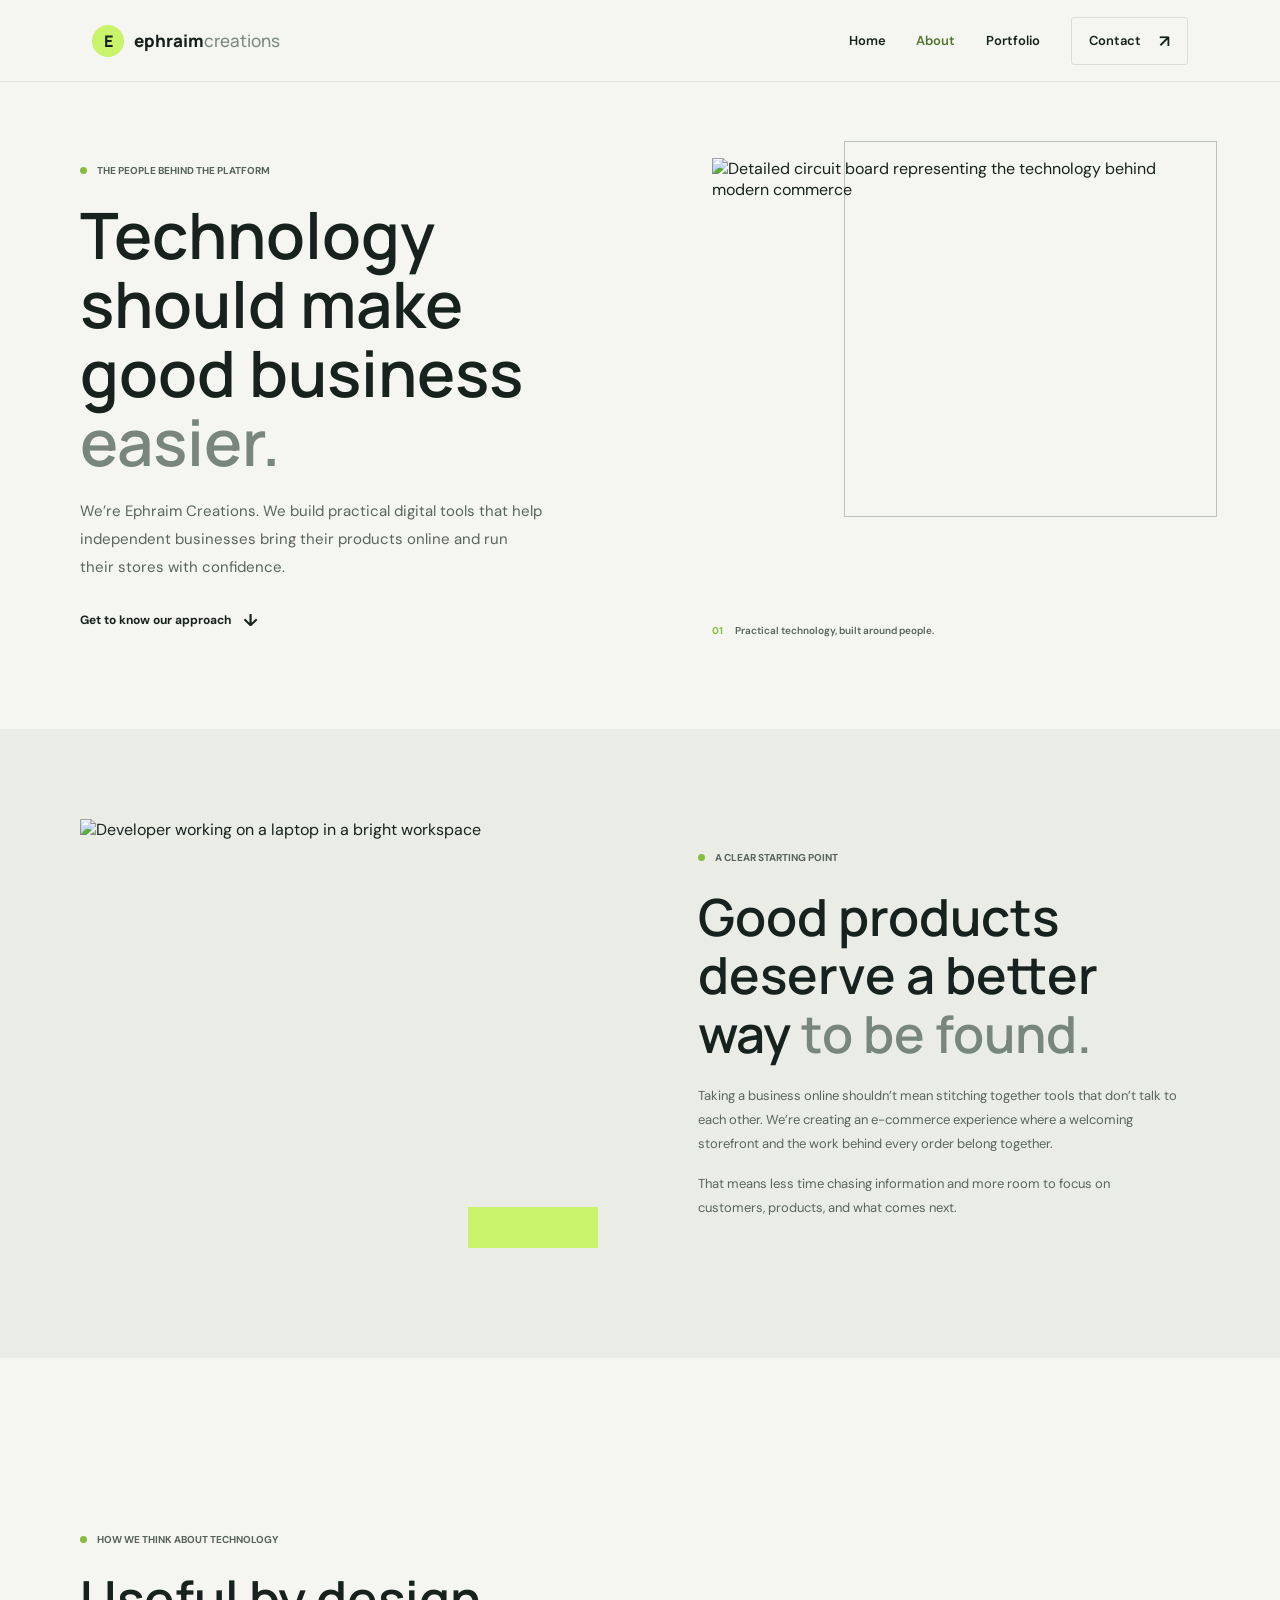
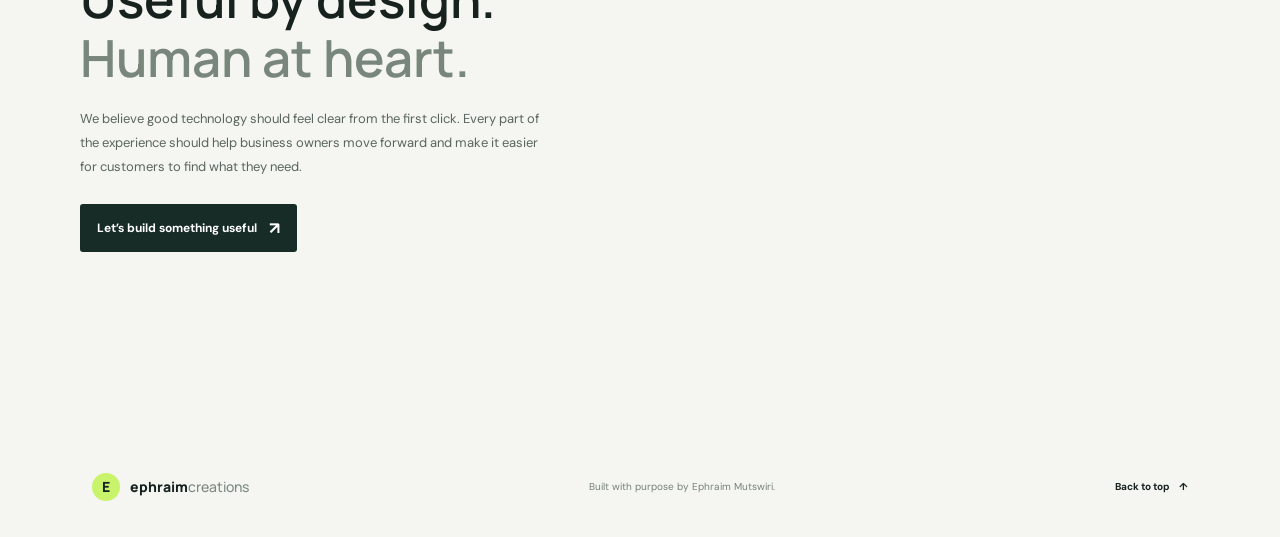
==== about/index.html @ 16716120 "rewrite repo" ====
<!DOCTYPE html>
<html lang="en">
<head>
    <meta charset="UTF-8">
    <meta name="viewport" content="width=device-width, initial-scale=1.0">
    <meta name="theme-color" content="#f5f6f1">
    <meta name="description" content="Ephraim Creations builds practical e-commerce experiences for businesses ready to sell online.">
    <title>About | Ephraim Creations</title>
    <link rel="preconnect" href="https://fonts.googleapis.com">
    <link rel="preconnect" href="https://fonts.gstatic.com" crossorigin>
    <link href="https://fonts.googleapis.com/css2?family=DM+Sans:wght@400;500;600;700&family=Manrope:wght@400;500;600;700;800&display=swap" rel="stylesheet">
    <link rel="stylesheet" href="../css/styles.css">
    <link rel="stylesheet" href="../css/about.css">

</head>
<body>
    <header class="site-header" id="page-top">
        <a class="wordmark" href="/" aria-label="Ephraim Creations home">
            <span class="wordmark-mark" aria-hidden="true">E</span>
            <span>ephraim<span class="wordmark-light">creations</span></span>
        </a>
        <button class="menu-toggle" type="button" aria-expanded="false" aria-controls="site-nav" aria-label="Open navigation">
            <span></span>
            <span></span>
        </button>
        <nav class="site-nav" id="site-nav" aria-label="Main navigation">
            <a href="/">Home</a>
            <a href="/about/" aria-current="page">About</a>
            <a href="/portfolio/">Portfolio</a>
            <a class="nav-contact" href="/contact/">Contact <span aria-hidden="true">↗</span></a>
        </nav>
    </header>

    <main class="about-page" id="home">
        <section class="about-hero" id="about" aria-labelledby="about-title">
            <div class="about-hero-copy">
                <p class="about-kicker"><span></span>The people behind the platform </p>  
                <h1 id="about-title">Technology should make good business <em>easier.</em></h1>
                <p class="about-lead">We’re Ephraim Creations. We build practical digital tools that help independent businesses bring their products online and run their stores with confidence.</p>
                <a class="about-text-link" href="#what-i-build">Get to know our approach <span aria-hidden="true">↓</span></a>
            </div>
            <figure class="about-hero-image">
                <img src="https://images.unsplash.com/photo-1518770660439-4636190af475?auto=format&fit=crop&w=1200&q=85" alt="Detailed circuit board representing the technology behind modern commerce" fetchpriority="high">
                <figcaption><span>01</span> Practical technology, built around people.</figcaption>
            </figure>
        </section>

        <section class="about-story" aria-labelledby="story-title">
            <div class="about-story-image">
                <img src="https://images.unsplash.com/photo-1498050108023-c5249f4df085?auto=format&fit=crop&w=1200&q=85" alt="Developer working on a laptop in a bright workspace" loading="lazy">
                <span class="about-image-note">Built with purpose</span>
            </div>
            <div class="about-story-copy">
                <p class="about-kicker"><span></span> A clear starting point</p>
                <h2 id="story-title">Good products deserve a better way <em>to be found.</em></h2>
                <p>Taking a business online shouldn’t mean stitching together tools that don’t talk to each other. We’re creating an e-commerce experience where a welcoming storefront and the work behind every order belong together.</p>
                <p>That means less time chasing information and more room to focus on customers, products, and what comes next.</p>
            </div>
        </section>

        <section class="about-approach" id="what-i-build" aria-labelledby="approach-title">
            <div class="about-approach-copy">
                <p class="about-kicker"><span></span> How we think about technology</p>
                <h2 id="approach-title">Useful by design.<br><em>Human at heart.</em></h2>
                <p>We believe good technology should feel clear from the first click. Every part of the experience should help business owners move forward and make it easier for customers to find what they need.</p>
                <a class="about-button" href="https://ephraimcreations.com" target="_blank" rel="noreferrer">Let’s build something useful <span aria-hidden="true">↗</span></a>
            </div>
            <figure class="about-approach-image">
                <img src="https://images.unsplash.com/photo-1521737711867-e3b97375f902?auto=format&fit=crop&w=1200&q=85" alt="A small team collaborating around a laptop" loading="lazy">
                <figcaption>Better tools create more room to grow.</figcaption>
            </figure>
        </section>
    </main>

        <footer class="site-footer">
        <a class="wordmark footer-wordmark" href="/">
            <span class="wordmark-mark" aria-hidden="true">E</span>
            <span>ephraim<span class="wordmark-light">creations</span></span>
        </a>
        <p>Built with purpose by Ephraim Mutswiri.</p>
        <a class="footer-top" href="#page-top">Back to top <span aria-hidden="true">↑</span></a>
    </footer>
</body>
    <script src="../js/script.js" defer></script>
</html>
---- css/styles.css ----
:root {
   color-scheme: light;
   --paper: #f5f6f1;
   --ink: #17221f;
   --muted: #65716b;
   --line: #d9ded6;
   --green: #c9f36b;
   --deep: #172b27;
   --white: #fff;
   font-family: "DM Sans", sans-serif;
   color: var(--ink);
   background: var(--paper);
   font-synthesis: none;
   text-rendering: optimizeLegibility;
   -webkit-font-smoothing: antialiased;
}

* { box-sizing: border-box; }
html { scroll-behavior: smooth; }
body { margin: 0; min-width: 320px; }
a { color: inherit; text-decoration: none; }
button { font: inherit; }

.site-header {
   min-height: 82px;
   padding: 0 7.2%;
   display: flex;
   align-items: center;
   justify-content: space-between;
   border-bottom: 1px solid rgba(23, 34, 31, .09);
}
.wordmark { display: inline-flex; align-items: center; gap: 10px; font: 800 17px "Manrope", sans-serif; letter-spacing: 0; }
.wordmark-mark { display: grid; place-items: center; width: 32px; height: 32px; border-radius: 50%; background: var(--green); font-size: 16px; }
.wordmark-light { color: #7d8983; font-weight: 500; }
.site-nav { display: flex; align-items: center; gap: clamp(18px, 2.4vw, 32px); font-size: 13px; font-weight: 600; }
.site-nav a:not(.nav-contact) { transition: color .2s ease; }
.site-nav a:not(.nav-contact):hover, .site-nav a[aria-current="page"], .text-link:hover { color: #547530; }
.nav-contact { display: inline-flex; gap: 18px; align-items: center; padding: 12px 17px; border: 1px solid var(--line); border-radius: 3px; }
.nav-contact span { font-size: 17px; }
.menu-toggle { display: none; }

.hero {
   position: relative;
   min-height: 640px;
   padding: 72px 10.5% 64px 12.5%;
   display: grid;
   grid-template-columns: 1fr .88fr;
   align-items: center;
   gap: 7%;
   overflow: hidden;
   background: radial-gradient(ellipse at 88% 42%, rgba(201, 243, 107, .18), transparent 32%), var(--paper);
}
.hero-copy { position: relative; z-index: 1; max-width: 530px; padding-bottom: 18px; animation: rise-in .7s ease both; }
.eyebrow { display: flex; align-items: center; gap: 9px; margin: 0 0 24px; color: #49564f; font-size: 11px; font-weight: 700; letter-spacing: 0; text-transform: uppercase; }
.eyebrow-dot, .caption-dot { width: 7px; height: 7px; border-radius: 50%; background: #87bd3e; }
h1, h2, h3, p, figure { margin-top: 0; }
h1, h2, h3 { font-family: "Manrope", sans-serif; }
.hero h1 { max-width: 590px; margin-bottom: 22px; font-size: clamp(48px, 5.3vw, 76px); line-height: 1.04; font-weight: 600; letter-spacing: 0; }
.hero h1 span, .about h2 span, .approach h2 span { color: #77847a; }
.hero-intro { max-width: 470px; margin-bottom: 30px; color: #58645d; font-size: 15px; line-height: 1.8; }
.hero-actions { display: flex; flex-wrap: wrap; align-items: center; gap: 25px; }
.button { min-height: 49px; display: inline-flex; justify-content: center; align-items: center; gap: 23px; padding: 0 18px; border-radius: 3px; font-size: 12px; font-weight: 700; transition: transform .2s ease, background .2s ease; }
.button:hover { transform: translateY(-2px); }
.button-dark { color: var(--white); background: var(--deep); }
.button-dark:hover { background: #29443c; }
.button span { font-size: 17px; }
.text-link { display: inline-flex; align-items: center; gap: 9px; font-size: 12px; font-weight: 700; transition: color .2s ease; }
.text-link span { font-size: 16px; }
.hero-note { display: flex; align-items: center; gap: 12px; margin-top: 50px; color: #7a857e; font-size: 11px; }
.note-line { width: 28px; height: 1px; background: #9ea89f; }
.hero-portrait { position: relative; justify-self: end; width: min(100%, 425px); margin: 0; animation: rise-in .8s .12s ease both; }
.hero-portrait::before { content: ""; position: absolute; z-index: -1; top: -18px; right: -18px; width: 78%; height: 85%; border: 1px solid #b9c3b6; }
.hero-portrait img { display: block; width: 100%; aspect-ratio: 4 / 5; object-fit: cover; object-position: center 28%; }
.hero-portrait figcaption { display: flex; align-items: center; gap: 9px; padding-top: 14px; color: #47534b; font-size: 10px; font-weight: 600; }
.caption-dot { width: 6px; height: 6px; }
.caption-divider { color: #a4aea5; }
.portrait-index { position: absolute; right: -37px; bottom: 67px; color: #758177; font: 600 10px/1.8 "Manrope", sans-serif; text-align: center; }
.hero-side-note { position: absolute; top: 50%; right: 2.3%; writing-mode: vertical-rl; color: #9ca69d; font-size: 9px; font-weight: 700; letter-spacing: 0; }

.intro-strip { min-height: 86px; display: flex; align-items: center; justify-content: center; gap: clamp(30px, 8vw, 118px); padding: 18px; color: var(--deep); background: var(--green); }
.intro-strip p { margin: 0; font: 700 13px "Manrope", sans-serif; }
.strip-mark { font-size: 22px; }
.section-wrap { width: min(100% - 48px, 1010px); margin: 0 auto; }
.about { padding-top: 100px; padding-bottom: 110px; }
.section-label { margin-bottom: 52px; color: #78847b; font-size: 10px; font-weight: 700; letter-spacing: 0; }
.section-label span { color: #293c30; }
.about-grid, .approach-grid { display: grid; grid-template-columns: 1fr 1fr; gap: 12%; }
.about h2, .approach h2 { margin: 0; font-size: clamp(34px, 4vw, 52px); line-height: 1.15; font-weight: 600; letter-spacing: 0; }
.about-copy { max-width: 465px; }
.about-copy p, .approach-copy > p { margin-bottom: 18px; color: #59655e; font-size: 13px; line-height: 1.85; }
.about-copy .about-lead { color: var(--ink); font: 600 17px/1.6 "Manrope", sans-serif; }
.about-link { margin-top: 8px; }

.build-section { padding: 88px 0 100px; color: var(--white); background: var(--deep); }
.section-label-light { color: #a9b5ad; }
.section-label-light span { color: var(--green); }
.build-heading { display: grid; grid-template-columns: 1.2fr .8fr; gap: 10%; align-items: end; margin-bottom: 62px; }
.build-heading h2 { margin: 0; font-size: clamp(36px, 4.2vw, 54px); line-height: 1.15; font-weight: 500; }
.build-heading h2 em { color: var(--green); font-style: normal; }
.build-heading > p { max-width: 330px; margin: 0 0 5px; color: #bdc8c0; font-size: 13px; line-height: 1.8; }
.feature-grid { display: grid; grid-template-columns: repeat(3, 1fr); border-top: 1px solid rgba(255, 255, 255, .2); }
.feature-item { position: relative; min-height: 235px; padding: 25px 27px 12px 0; }
.feature-item + .feature-item { padding-left: 27px; border-left: 1px solid rgba(255, 255, 255, .2); }
.feature-number { color: #91a198; font-size: 10px; }
.feature-icon { margin: 22px 0 15px; color: var(--green); font-size: 26px; }
.feature-item h3 { margin-bottom: 10px; font-size: 16px; font-weight: 600; }
.feature-item p { max-width: 255px; margin: 0; color: #bdc8c0; font-size: 12px; line-height: 1.75; }

.approach { padding-top: 96px; padding-bottom: 105px; }
.approach-grid { align-items: start; }
.approach-copy { max-width: 465px; }
.price-note { display: grid; grid-template-columns: 1fr auto; gap: 8px 20px; margin-top: 30px; padding: 18px 0; border-top: 1px solid var(--line); border-bottom: 1px solid var(--line); }
.price-label { align-self: center; color: #768178; font-size: 9px; font-weight: 700; }
.price-amount { font-size: 12px; }
.price-amount strong { margin-left: 4px; font: 700 17px "Manrope", sans-serif; }
.price-detail { grid-column: 1 / -1; color: #7a857e; font-size: 10px; }

.contact-band { position: relative; overflow: hidden; padding: 70px max(24px, calc((100vw - 1010px) / 2)); color: var(--white); background: #304d42; }
.contact-inner { position: relative; z-index: 1; display: flex; align-items: center; justify-content: space-between; gap: 25px; }
.contact-band .eyebrow { color: #d1dccf; }
.contact-band .eyebrow-dot { background: var(--green); }
.contact-band h2 { margin: 0; font-size: clamp(36px, 4.6vw, 58px); line-height: 1.13; font-weight: 500; }
.button-light { color: var(--deep); background: var(--green); }
.button-light:hover { background: #d7fa93; }
.contact-spark { position: absolute; right: 13%; top: -69px; color: rgba(201, 243, 107, .11); font-size: 270px; line-height: 1; }

.site-footer { min-height: 100px; display: flex; align-items: center; justify-content: space-between; gap: 20px; padding: 20px 7.2%; background: var(--paper); }
.site-footer p { margin: 0; color: #768178; font-size: 10px; }
.footer-wordmark { font-size: 14px; }
.footer-wordmark .wordmark-mark { width: 28px; height: 28px; font-size: 14px; }
.footer-top { display: inline-flex; gap: 9px; align-items: center; font-size: 10px; font-weight: 700; }

@keyframes rise-in { from { opacity: 0; transform: translateY(14px); } to { opacity: 1; transform: translateY(0); } }
@media (prefers-reduced-motion: reduce) { *, *::before, *::after { scroll-behavior: auto !important; animation-duration: .01ms !important; animation-iteration-count: 1 !important; transition-duration: .01ms !important; } }

@media (max-width: 760px) {
   .site-header { position: relative; z-index: 5; min-height: 70px; padding: 0 24px; }
   .menu-toggle { position: relative; z-index: 6; width: 42px; height: 42px; display: flex; flex-direction: column; justify-content: center; gap: 6px; align-items: center; border: 1px solid var(--line); border-radius: 3px; background: transparent; cursor: pointer; }
   .menu-toggle span { width: 17px; height: 1.5px; background: var(--ink); transition: transform .2s ease; }
   .menu-toggle[aria-expanded="true"] span:first-child { transform: translateY(3.75px) rotate(45deg); }
   .menu-toggle[aria-expanded="true"] span:last-child { transform: translateY(-3.75px) rotate(-45deg); }
   .site-nav { position: fixed; z-index: 5; inset: 0 auto auto 0; width: 100vw; height: 100vh; display: flex; flex-direction: column; align-items: stretch; gap: 0; padding: 92px 24px 24px; background: var(--paper); transform: translateX(-100%); visibility: hidden; pointer-events: none; transition: transform .35s ease, visibility 0s linear .35s; }
   .site-nav.is-open { transform: translateX(0); visibility: visible; pointer-events: auto; transition: transform .35s ease, visibility 0s; }
   .site-nav > a { padding: 14px 0; border-bottom: 1px solid var(--line); }
   .site-nav .nav-contact { justify-content: space-between; margin-top: 12px; padding: 13px; border: 1px solid var(--line); }
   .hero { min-height: 0; padding: 65px 8% 54px; grid-template-columns: 1fr; gap: 48px; }
   .hero-copy { max-width: 600px; }
   .hero h1 { max-width: 520px; font-size: clamp(48px, 11vw, 70px); }
   .hero-portrait { justify-self: center; width: min(83%, 380px); margin-right: 14px; }
   .hero-side-note { display: none; }
   .hero-note { margin-top: 36px; }
   .intro-strip { gap: 18px; }
   .intro-strip p { max-width: 155px; font-size: 11px; line-height: 1.5; }
   .intro-strip p:last-child { text-align: right; }
   .section-wrap { width: min(100% - 48px, 600px); }
   .about, .approach { padding-top: 72px; padding-bottom: 76px; }
   .section-label { margin-bottom: 35px; }
   .about-grid, .approach-grid, .build-heading { grid-template-columns: 1fr; gap: 28px; }
   .about h2, .approach h2 { font-size: clamp(36px, 9vw, 50px); }
   .build-section { padding: 70px 0 76px; }
   .build-heading { gap: 20px; margin-bottom: 43px; }
   .build-heading h2 { font-size: clamp(37px, 9vw, 52px); }
   .feature-grid { grid-template-columns: 1fr; }
   .feature-item, .feature-item + .feature-item { min-height: auto; padding: 22px 0 25px; border-left: 0; border-bottom: 1px solid rgba(255, 255, 255, .2); }
   .feature-icon { margin: 14px 0 10px; }
   .feature-item p { max-width: 420px; }
   .contact-band { padding: 56px 24px; }
   .contact-inner { align-items: flex-start; flex-direction: column; }
   .contact-band h2 { font-size: clamp(37px, 9vw, 52px); }
   .contact-spark { right: -60px; top: -18px; font-size: 190px; }
   .site-footer { flex-wrap: wrap; padding: 25px 24px; }
}

@media (max-width: 430px) {
   .hero { padding-right: 24px; padding-left: 24px; }
   .hero-actions { align-items: flex-start; flex-direction: column; gap: 19px; }
   .hero-note { align-items: flex-start; font-size: 10px; line-height: 1.5; }
   .intro-strip { justify-content: space-between; gap: 12px; }
   .strip-mark { font-size: 17px; }
   .section-wrap { width: calc(100% - 40px); }
   .price-note { grid-template-columns: 1fr; }
   .price-amount strong { font-size: 16px; }
   .price-detail { grid-column: auto; }
   .site-footer { align-items: flex-start; flex-direction: column; }
}
---- css/about.css ----
.about-page {
	overflow: hidden;
	background: var(--paper);
}

.about-page h1,
.about-page h2,
.about-page p,
.about-page figure {
	margin-top: 0;
}

.about-page h1,
.about-page h2 {
	font-family: "Manrope", sans-serif;
	letter-spacing: 0;
}

.about-hero,
.about-story,
.about-approach {
	width: min(100% - 48px, 1120px);
	margin: 0 auto;
}

.about-hero {
	min-height: 620px;
	display: grid;
	grid-template-columns: 1fr .92fr;
	align-items: center;
	gap: 9%;
	padding: 76px 0 92px;
}

.about-hero-copy {
	max-width: 510px;
	animation: rise-in .7s ease both;
}

.about-kicker {
	display: flex;
	align-items: center;
	gap: 10px;
	margin-bottom: 23px;
	color: #56635b;
	font-size: 10px;
    font-style:bold;
	font-weight: 700;
	text-transform: uppercase;
}

.about-kicker span {
	width: 7px;
	height: 7px;
	flex: 0 0 7px;
	border-radius: 50%;
	background: #87bd3e;
}

.about-hero h1 {
	max-width: 550px;
	margin-bottom: 22px;
	font-size: clamp(46px, 5vw, 68px);
	font-weight: 600;
	line-height: 1.08;
}

.about-page h1 em,
.about-page h2 em {
	color: #78867c;
	font-style: normal;
}

.about-lead {
	max-width: 465px;
	margin-bottom: 27px;
	color: #59655e;
	font-size: 15px;
	line-height: 1.85;
}

.about-text-link,
.about-button {
	display: inline-flex;
	align-items: center;
	gap: 12px;
	font-size: 12px;
	font-weight: 700;
}

.about-text-link span,
.about-button span {
	font-size: 17px;
}

.about-hero-image,
.about-approach-image {
	position: relative;
	margin: 0;
	animation: rise-in .8s .1s ease both;
}

.about-hero-image::before {
	position: absolute;
	z-index: 0;
	top: -17px;
	right: -17px;
	width: 76%;
	height: 78%;
	border: 1px solid #b9c3b6;
	content: "";
}

.about-hero-image img,
.about-story-image img,
.about-approach-image img {
	position: relative;
	display: block;
	width: 100%;
	object-fit: cover;
}

.about-hero-image img {
	aspect-ratio: 1.08 / 1;
	object-position: center;
}

.about-hero-image figcaption,
.about-approach-image figcaption {
	display: flex;
	align-items: center;
	gap: 12px;
	padding-top: 14px;
	color: #56635b;
	font-size: 10px;
	font-weight: 600;
}

.about-hero-image figcaption span {
	color: #87bd3e;
	font-weight: 700;
}

.about-story {
	width: 100%;
	max-width: none;
	display: grid;
	grid-template-columns: 1fr 1fr;
	align-items: center;
	gap: clamp(48px, 9vw, 130px);
	padding: 90px max(24px, calc((100vw - 1120px) / 2));
	background: #e9ede5;
}

.about-story-image {
	position: relative;
	min-width: 0;
}

.about-story-image img {
	aspect-ratio: 1.12 / 1;
}

.about-image-note {
	position: absolute;
	right: -16px;
	bottom: 20px;
	padding: 13px 16px;
	color: var(--ink);
	background: var(--green);
	font: 700 11px "Manrope", sans-serif;
}

.about-story-copy {
	max-width: 480px;
}

.about-story h2,
.about-approach h2 {
	margin-bottom: 21px;
	font-size: clamp(35px, 4vw, 52px);
	font-weight: 600;
	line-height: 1.15;
}

.about-story-copy > p:not(.about-kicker),
.about-approach-copy > p:not(.about-kicker) {
	margin-bottom: 16px;
	color: #59655e;
	font-size: 13px;
	line-height: 1.85;
}

.about-approach {
	display: grid;
	grid-template-columns: .9fr 1fr;
	align-items: center;
	gap: 10%;
	padding-top: 100px;
	padding-bottom: 110px;
}

.about-approach-copy {
	max-width: 460px;
}

.about-approach h2 {
	margin-bottom: 20px;
}

.about-approach-copy > p:not(.about-kicker) {
	margin-bottom: 25px;
}

.about-button {
	min-height: 48px;
	padding: 0 17px;
	border-radius: 3px;
	color: var(--white);
	background: var(--deep);
	transition: transform .2s ease, background .2s ease;
}

.about-button:hover {
	transform: translateY(-2px);
	background: #29443c;
}

.about-approach-image img {
	aspect-ratio: 1.2 / 1;
}

.about-approach-image figcaption {
	color: #78847b;
}

@media (max-width: 760px) {
	.about-hero,
	.about-approach {
		grid-template-columns: 1fr;
		gap: 42px;
	}

	.about-hero {
		min-height: 0;
		padding-top: 64px;
		padding-bottom: 75px;
	}

	.about-hero h1 {
		max-width: 560px;
		font-size: clamp(45px, 9vw, 62px);
	}

	.about-hero-image {
		width: min(100% - 18px, 560px);
		justify-self: center;
	}

	.about-story {
		grid-template-columns: 1fr;
		gap: 40px;
		padding-top: 68px;
		padding-bottom: 72px;
	}

	.about-story-image,
	.about-story-copy {
		width: min(100%, 560px);
		margin: 0 auto;
	}

	.about-story h2,
	.about-approach h2 {
		font-size: clamp(36px, 8vw, 48px);
	}

	.about-approach {
		padding-top: 72px;
		padding-bottom: 78px;
	}

	.about-approach-image {
		width: min(100%, 560px);
	}
}

@media (max-width: 430px) {
	.about-hero,
	.about-approach {
		width: calc(100% - 40px);
	}

	.about-hero {
		padding-top: 52px;
		padding-bottom: 62px;
	}

	.about-hero h1 {
		font-size: 43px;
	}

	.about-story {
		padding-right: 20px;
		padding-left: 20px;
	}

	.about-image-note {
		right: -8px;
		bottom: 12px;
	}
}
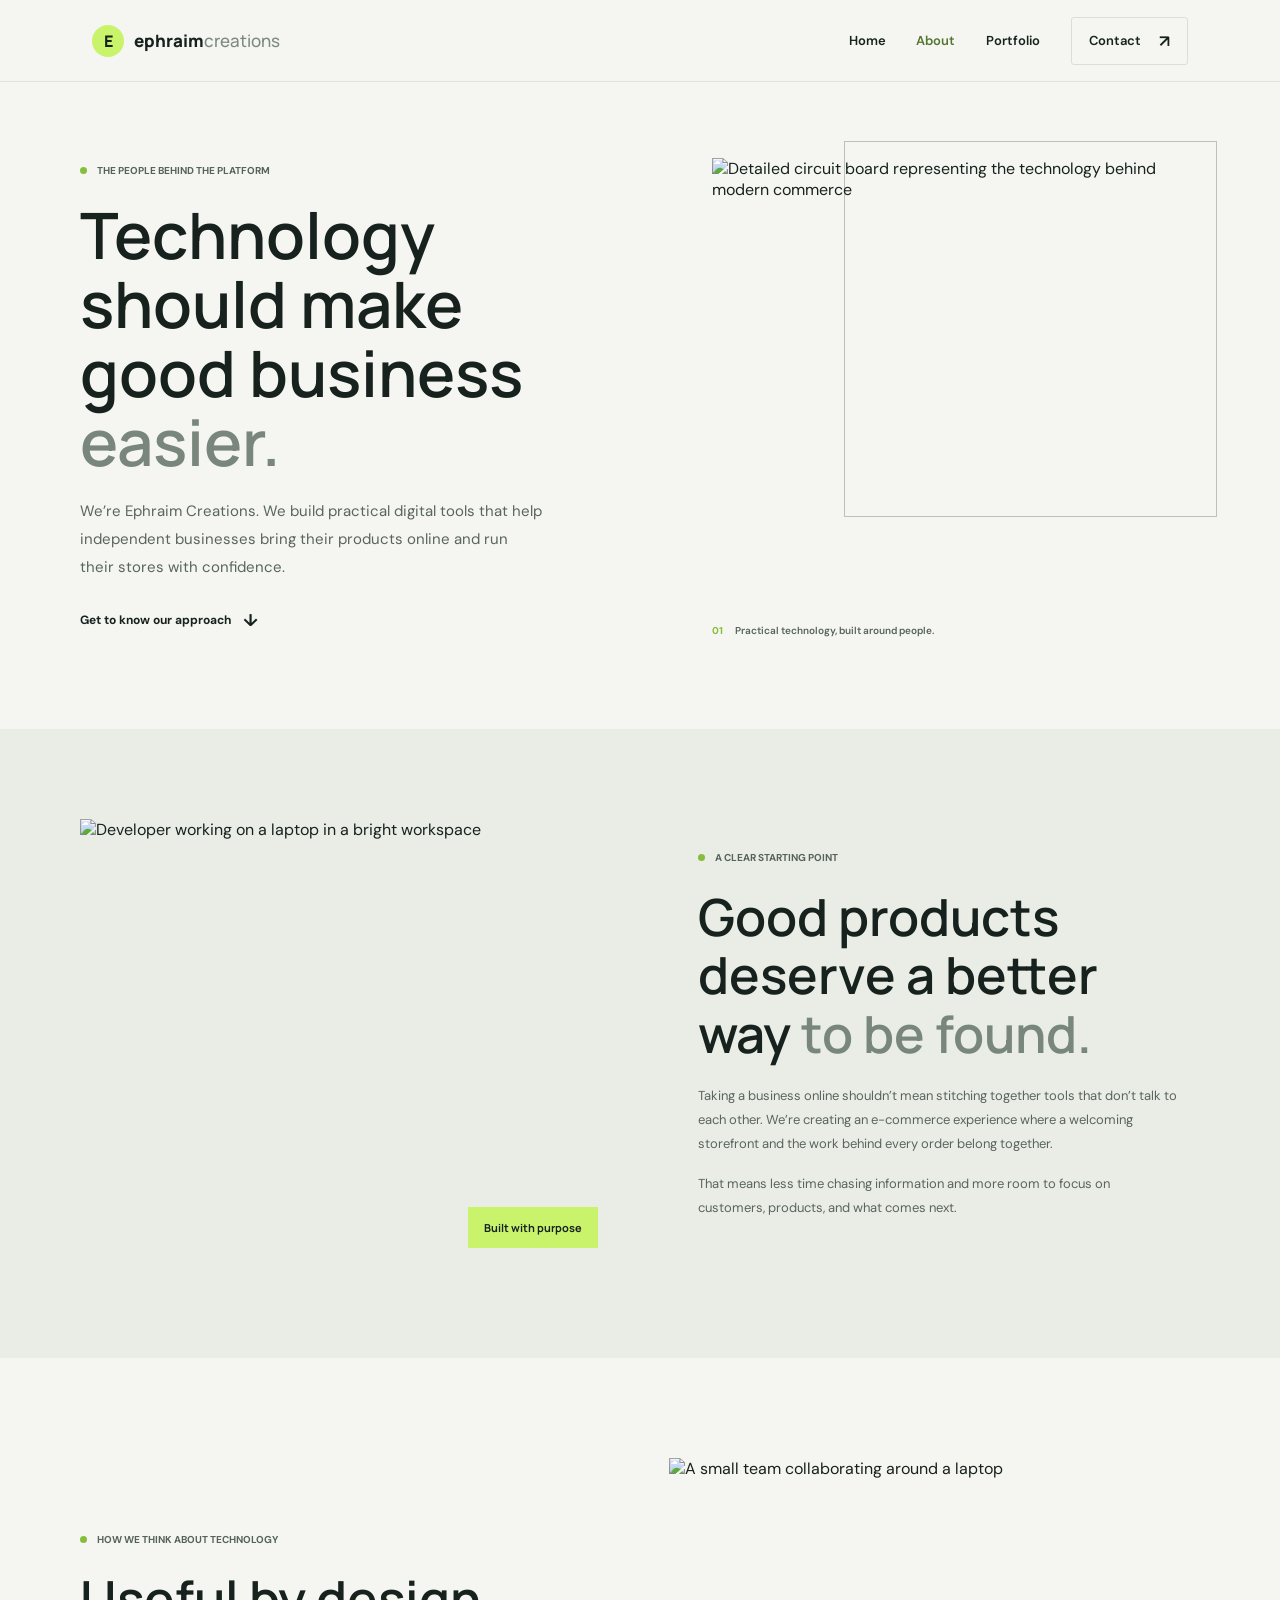
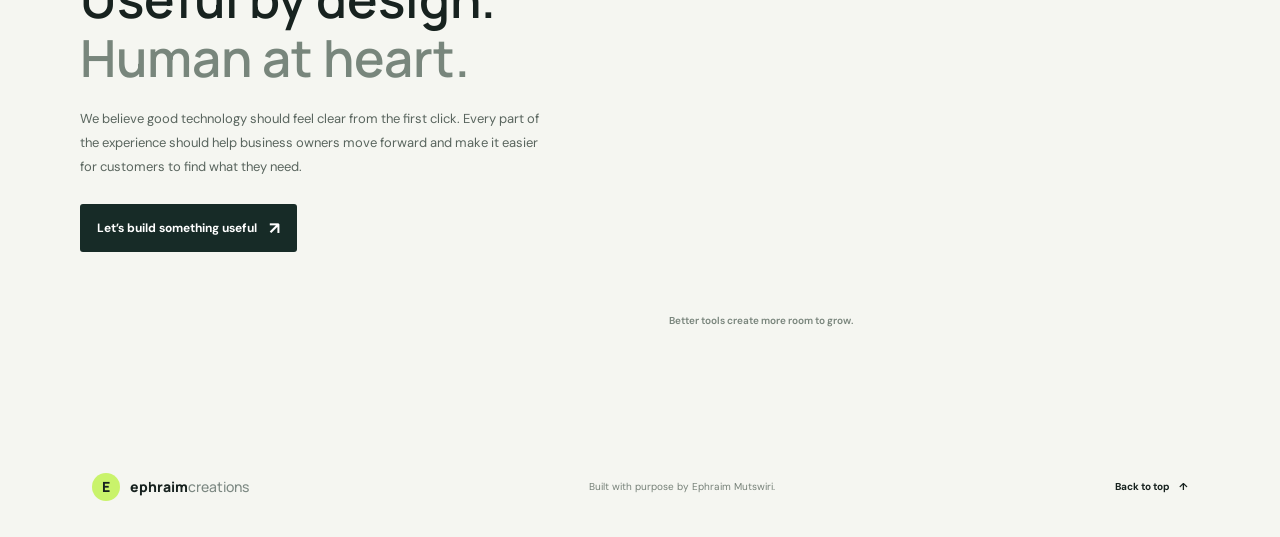
==== commit d6df453d: "rewrite repo" ====
--- a/about/index.html
+++ b/about/index.html
@@ -15,7 +15,7 @@
 </head>
 <body>
     <header class="site-header" id="page-top">
-        <a class="wordmark" href="/" aria-label="Ephraim Creations home">
+        <a class="wordmark" href="../index.html" aria-label="Ephraim Creations home">
             <span class="wordmark-mark" aria-hidden="true">E</span>
             <span>ephraim<span class="wordmark-light">creations</span></span>
         </a>
@@ -24,10 +24,10 @@
             <span></span>
         </button>
         <nav class="site-nav" id="site-nav" aria-label="Main navigation">
-            <a href="/">Home</a>
-            <a href="/about/" aria-current="page">About</a>
-            <a href="/portfolio/">Portfolio</a>
-            <a class="nav-contact" href="/contact/">Contact <span aria-hidden="true">↗</span></a>
+            <a href="../index.html">Home</a>
+            <a href="../about/index.html" aria-current="page">About</a>
+            <a href="../portfolio/index.html">Portfolio</a>
+            <a class="nav-contact" href="../contact/index.html">Contact <span aria-hidden="true">↗</span></a>
         </nav>
     </header>
 
@@ -73,7 +73,7 @@
     </main>
 
         <footer class="site-footer">
-        <a class="wordmark footer-wordmark" href="/">
+        <a class="wordmark footer-wordmark" href="../index.html">
             <span class="wordmark-mark" aria-hidden="true">E</span>
             <span>ephraim<span class="wordmark-light">creations</span></span>
         </a>
